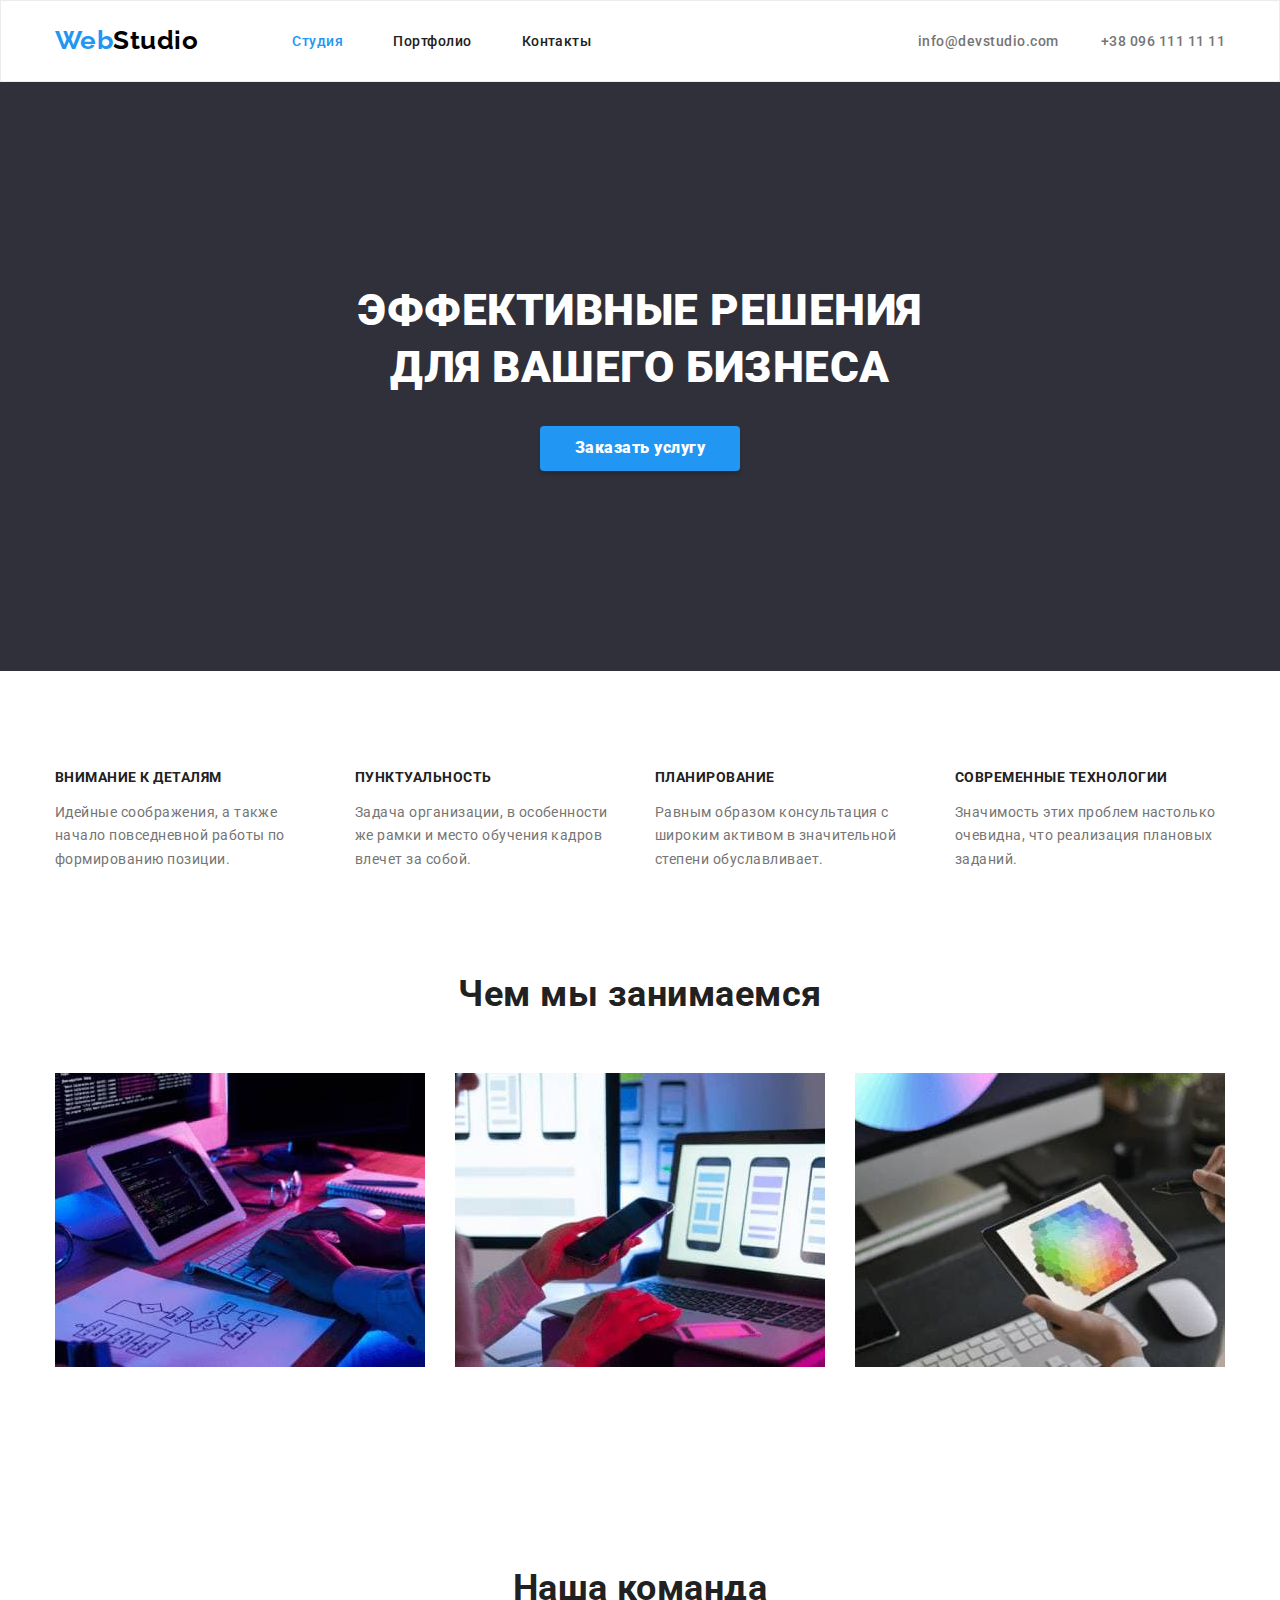
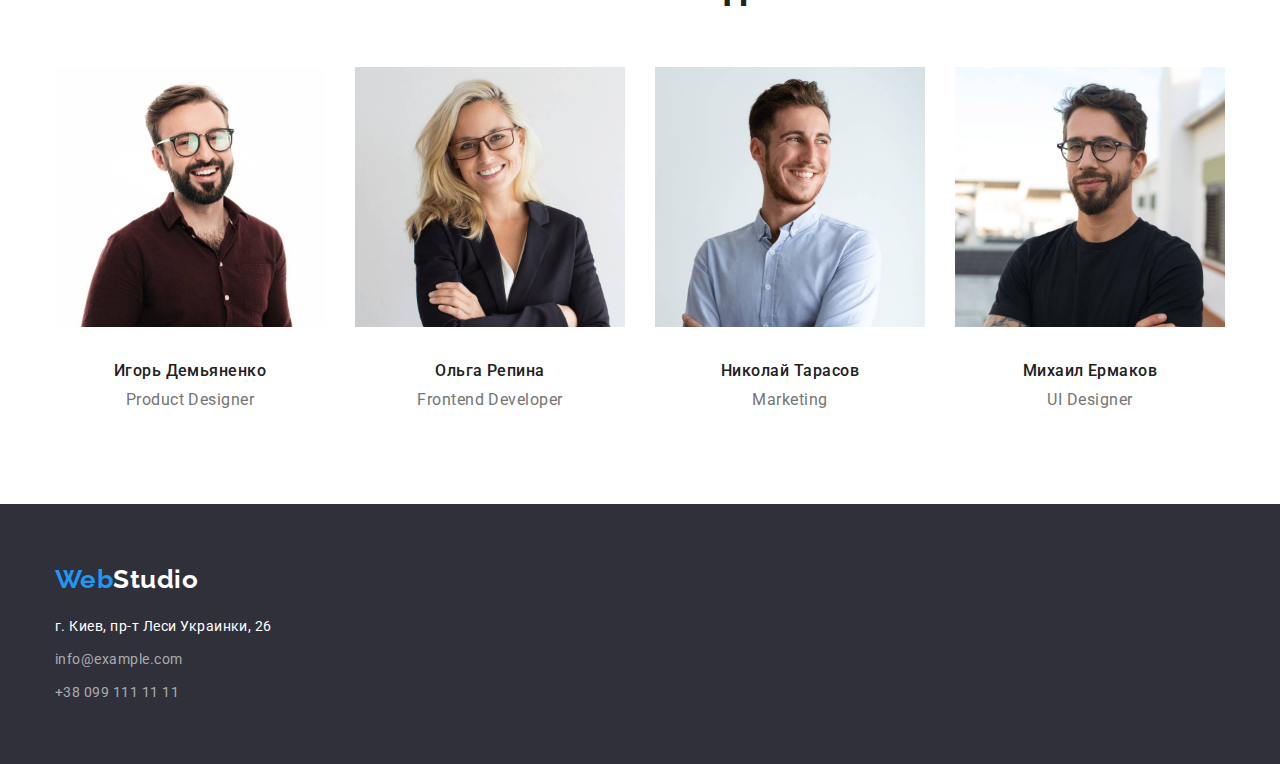
==== index.html @ c77e0ebb "Загружена база" ====
<!DOCTYPE html>
<html lang="ru">

<head>
    <meta charset="UTF-8">
    <meta name="viewport" content="width=device-width, initial-scale=1.0">
    <link rel="preconnect" href="https://fonts.gstatic.com">
    <link rel="preconnect" href="https://fonts.gstatic.com">
    <link
        href="https://fonts.googleapis.com/css2?family=Raleway:wght@700&family=Roboto:wght@400;500;700;900&display=swap"
        rel="stylesheet">
    <link rel="stylesheet" href="./CSS/normalize.css">
    <link rel="stylesheet" href="./CSS/style.css">
    <title>Web Studio (Version 2.1)</title>
</head>

<body>
    <header class="header">
        <div class="container header-logo">
            <nav class="header-nav">
                <!-- логотип сайта -->
                <a class="logo" href="./index.html"><span class="web-logo">Web</span><span
                        class="studio-logo">Studio</span></a>
                <ul class="nav-list">
                    <li><a class="nav-li std" href="./index.html">Студия</a></li>
                    <li><a class="nav-li" href="./Portfolio.html">Портфолио</a></li>
                    <li><a class="nav-li" href="#">Контакты</a></li>
                </ul>
            </nav>
            <ul class="communication-list">
                <li><a class="communication" href="mailto:info@devstudio.com">info@devstudio.com</a></li>
                <li><a class="communication" href="tel:+380961111111">+38 096 111 11 11</a></li>
            </ul>
        </div>
    </header>
    <main>
        <section class="hero">
                <h1 class="main-sections-text">Эффективные решения</br>для вашего бизнеса</h1>
                <a class="main-button btn" href="#">Заказать услугу</a>
        </section>
        <!-- <h2>качества</h2> -->
        <section class="apps">
            <div class="container">
                <ul class="apps-list">
                    <li class="apps-li"> 
                        <b class="apps-title">Внимание к деталям</b>
                        <div class="qualities">Идейные соображения, а также начало повседневной работы по формированию
                            позиции.</div>
                    </li>
                    <li class="apps-li">
                        <b class="apps-title">Пунктуальность</b>
                        <div class="qualities">Задача организации, в особенности же рамки и место обучения кадров влечет
                            за
                            собой.</div>
                    </li>
                    <li class="apps-li">
                        <b class="apps-title">Планирование</b>
                        <div class="qualities">Равным образом консультация с широким активом в значительной степени
                            обуславливает.</div>
                    </li>
                    <li class="apps-li">
                        <b class="apps-title">Современные технологии</b>
                        <div class="qualities">Значимость этих проблем настолько очевидна, что реализация плановых
                            заданий.</div>
                    </li>
                </ul>
            </div>
        </section>
        <!-- Чем мы занимаемся -->
        <section class="section">
            <div class="container">
                <h2 class="are-we-doing">Чем мы занимаемся</h2>
                <ul class="we-doing-list">
                    <li><img src="./images/img1.jpg" alt="рабочий стол" width="370"> </li>
                    <li><img src="./images/img2.jpg" alt="телефон с ноутбуком" width="370"></li>
                    <li><img src="./images/img3.jpg" alt="планшет" width="370"></li>
                </ul>
            </div>
        </section>
        <section class="section">
            <div class="container">
                <h2 class="team-title">Наша команда</h2>
                <ul class="team-list">
                    <li class="cards">
                        <img class="cards-img" src="./images/igor.d.jpg" alt="Игорь Демьяненко" width="270">
                        <h3 class="name-person">Игорь Демьяненко</h3>
                        <p class="person-poition">Product Designer</p>
                    </li>
                    <li class="cards">
                        <img class="cards-img" src="./images/olga.r.jpg" alt="Ольга Репина" width="270">
                        <h3 class="name-person">Ольга Репина</h3>
                        <p class="person-poition">Frontend Developer</p>
                    </li>
                    <li class="cards">
                        <img class="cards-img" src="./images/nikolay.t.jpg" alt="Николай Тарасов" width="270">
                        <h3 class="name-person">Николай Тарасов</h3>
                        <p class="person-poition">Marketing</p>
                    </li>

                    <li class="cards">
                        <img class="cards-img" src="./images/misha.e.jpg" alt="Михаил Ермаков" width="270">
                        <h3 class="name-person">Михаил Ермаков</h3>
                        <p class="person-poition">UI Designer</p>
                    </li>
                </ul>
            </div>
        </section>
    </main>
    <footer class="footer">
        <!-- Логотип сайта футер -->
        <div class="container">
            <a class="logo-footer" href="./index.html"><span class="web-logo">Web</span><span
                    class="studio-logo-footer">Studio</span></a>
            <address class="address">
                <a class="addresses" href="#" target="_blank">г. Киев, пр-т Леси Украинки, 26</a>
                <a class="communication-footer f-email" href="info@example.com">info@example.com</a>
                <a class="communication-footer f-tel" href="tel:+380991111111">+38 099 111 11 11</a>
            </address>
        </div>
    </footer>
</body>

</html>
---- CSS/style.css ----
:root {
  --primary-text-color: #000000;
  --nav-color: #212121;
  --decoration-color: #2196f3;
  --color-white: #ffffff;
  --primary-text-color: #757575;
  --footer-address-color-op60: rgba(255, 255, 255, 0.6);
  --bg-color: #2f303a;
  --border-color: #ececec;
  --btn-bg-color: #f5f4fa;
}

.container.logo,
.header-nav,
.nav-list,
.communication-list {
  display: flex;
}

p,
h1,
h2,
h3,
h4 {
  margin: 0;
}

body {
  text-decoration: none;
  font-family: roboto, sans-serif;
  letter-spacing: 0.03em;
}

a {
  text-decoration: none;
  background-color: transparent;
}

ul {
  list-style: none;
}

address {
  font-style: normal;
}

ul {
  list-style: none;
}

.nav-li.std,
.nav-li.prf,
.nav-li.cnt {
  color: var(--decoration-color);
}

.container {
  width: 1200px;
  padding-left: 15px;
  padding-right: 15px;
  margin: 0 auto;
}

.btn {
  display: flex;
  justify-content: center;
  align-items: center;
  width: 200px;
  height: 45px;
  font-weight: 500;
  font-size: 16px;
  line-height: 1.25;
  text-decoration: none;
  color: var(--color-white);
  background-color: var(--decoration-color);
  box-shadow: 0px 4px 4px rgba(0, 0, 0, 0.15);
  border-radius: 4px;
}

.section {
  padding-top: 94px;
  padding-bottom: 94px;
}

.header {
  border: 1px solid var(--border-color);
}

.header-logo {
  display: flex;
  justify-content: space-between;
}

.logo {
  display: flex;
  align-items: center;
  padding: 24px 94px 25px 0;
}

.web-logo {
  color: #2196f3;
  font-family: Raleway;
  font-size: 26px;
  line-height: 1.19;
  font-weight: 700;
}

.studio-logo {
  color: #000000;
  font-family: Raleway;
  font-size: 26px;
  line-height: 1.19;
  font-weight: 700;
}

.nav-list {
  display: flex;
  justify-content: space-between;
  align-items: center;
  margin: 0;
  padding: 0;
}

.nav-li {
  color: var(--nav-color);
  font-weight: 500;
  font-size: 14px;
  line-height: 1.14;
  margin-right: 50px;
}

.communication-list {
  display: flex;
  width: 307px;
  align-items: center;
  justify-content: space-between;
  margin: 0;
  padding: 0;
}

.communication {
  color: var(--primary-text-color);
  font-weight: 500;
  font-size: 14px;
  line-height: 1.14;
}

/* Primary page */

.nav-li:hover,
.nav-li:focus,
.communication:hover,
.communication:focus {
  color: var(--decoration-color);
}

.hero {
  background-color: #2f303a;
  padding: 200px 0;
  text-align: center;
}

.main-sections-text {
  color: #ffffff;
  text-transform: uppercase;
  font-weight: 900;
  font-size: 44px;
  line-height: 1.3;
  margin: 0;
  margin-bottom: 30px;
}

.main-button {
  font-weight: 900;
  line-height: 1.8;
  margin: 0 auto;
}

.apps {
  padding-top: 94px;
}

.apps-list {
  display: flex;
  justify-content: space-between;
  margin: 0;
  padding: 0;
}

.apps-li {
  width: 270px;
}

.apps-title {
  color: var(--nav-color);
  display: flex;
  text-transform: uppercase;
  margin-bottom: 10px;
  font-weight: 700;
  font-size: 14px;
  line-height: 1.8;
}

.qualities {
  color: var(--primary-text-color);
  font-size: 14px;
  line-height: 1.7;
}

.are-we-doing {
  color: var(--nav-color);
  display: flex;
  font-weight: 700;
  font-size: 36px;
  line-height: 1.6;
  justify-content: center;
  margin: 0;
  margin-bottom: 50px;
  padding: 0;
}

.we-doing-list {
  display: flex;
  justify-content: space-between;
  margin: 0 auto;
  padding: 0;
}

.team-title {
  display: flex;
  color: var(--nav-color);
  font-weight: 700;
  font-size: 36px;
  line-height: 1.6;
  justify-content: center;
  margin: 0;
  margin-bottom: 50px;
}

.team-list {
  display: flex;
  justify-content: space-between;
  padding: 0;
  margin: 0;
}

.cards {
  text-align: center;
}

.cards-img {
  margin-bottom: 30px;
}

.name-person {
  color: var(--nav-color);
  font-weight: 500;
  font-size: 16px;
  line-height: 1.18;
  margin-bottom: 10px;
}

.person-poition {
  color: var(--primary-text-color);
  font-size: 16px;
  line-height: 1.18;
}

footer {
  background-color: var(--bg-color);
  padding: 60px 0;
  margin: 0;
}

.footer .studio-logo-footer {
  color: var(--color-white);
  font-size: 26px;
  line-height: 1.19;
  font-weight: 700;
}

.logo-footer {
  display: flex;
  margin-bottom: 20px;
}

.studio-logo-footer {
  color: var(--color-white);
  font-family: Raleway;
  font-size: 26px;
  line-height: 1.19;
  font-weight: 700;
}

.communication-footer {
  color: var(--footer-address-color-op60);
  font-size: 14px;
  line-height: 24px;
}

.address {
  display: flex;
  flex-direction: column;
  align-content: space-between;
}

.addresses {
  color: var(--color-white);
  font-size: 14px;
  line-height: 1.7;
}

.f-email {
  margin: 9px 0;
}

/* Portfolio */

.filtress {
  display: flex;
  justify-content: space-between;
  margin: 0 auto;
  padding: 0;
  padding-bottom: 16px;
  width: 611px;
}

.filtress-button {
  color: var(--nav-color);
  background-color: var(--btn-bg-color);
  font-family: inherit;
  display: flex;
  border: none;
  font-weight: 500;
  font-size: 16px;
  line-height: 1.6;
  padding: 6px 22px;
  border-radius: 4px;
  justify-content: space-between;
}

.filtress-button:focus,
.filtress-button:hover {
  color: var(--color-white);
  background-color: var(--decoration-color);
  box-shadow: 0px 2px 2px rgba(0, 0, 0, 0.15);
}

.cont-card {
  margin: 0;
  margin-top: 34px;
  padding: 0;
}

.prtf-card-set {
  display: flex;
  flex-wrap: wrap;
  padding: 0;
  margin: 0;
  margin-top: -30px;
  margin-left: -30px;
}

.prtf-item {
  flex-basis: calc(100% / 3 - 30px);
  margin: 30px 0 0 30px;
}

.cont-appoint {
  padding: 20px 24px;
  border: 1px solid var(--border-color);
}

.appoint {
  color: var(--nav-color);
  font-weight: 700;
  font-size: 18px;
  line-height: 2;
  margin: 0;
}

.appoint-resurses {
  color: var(--primary-text-color);
  font-size: 16px;
  line-height: 1.8;
  margin: 0;
}
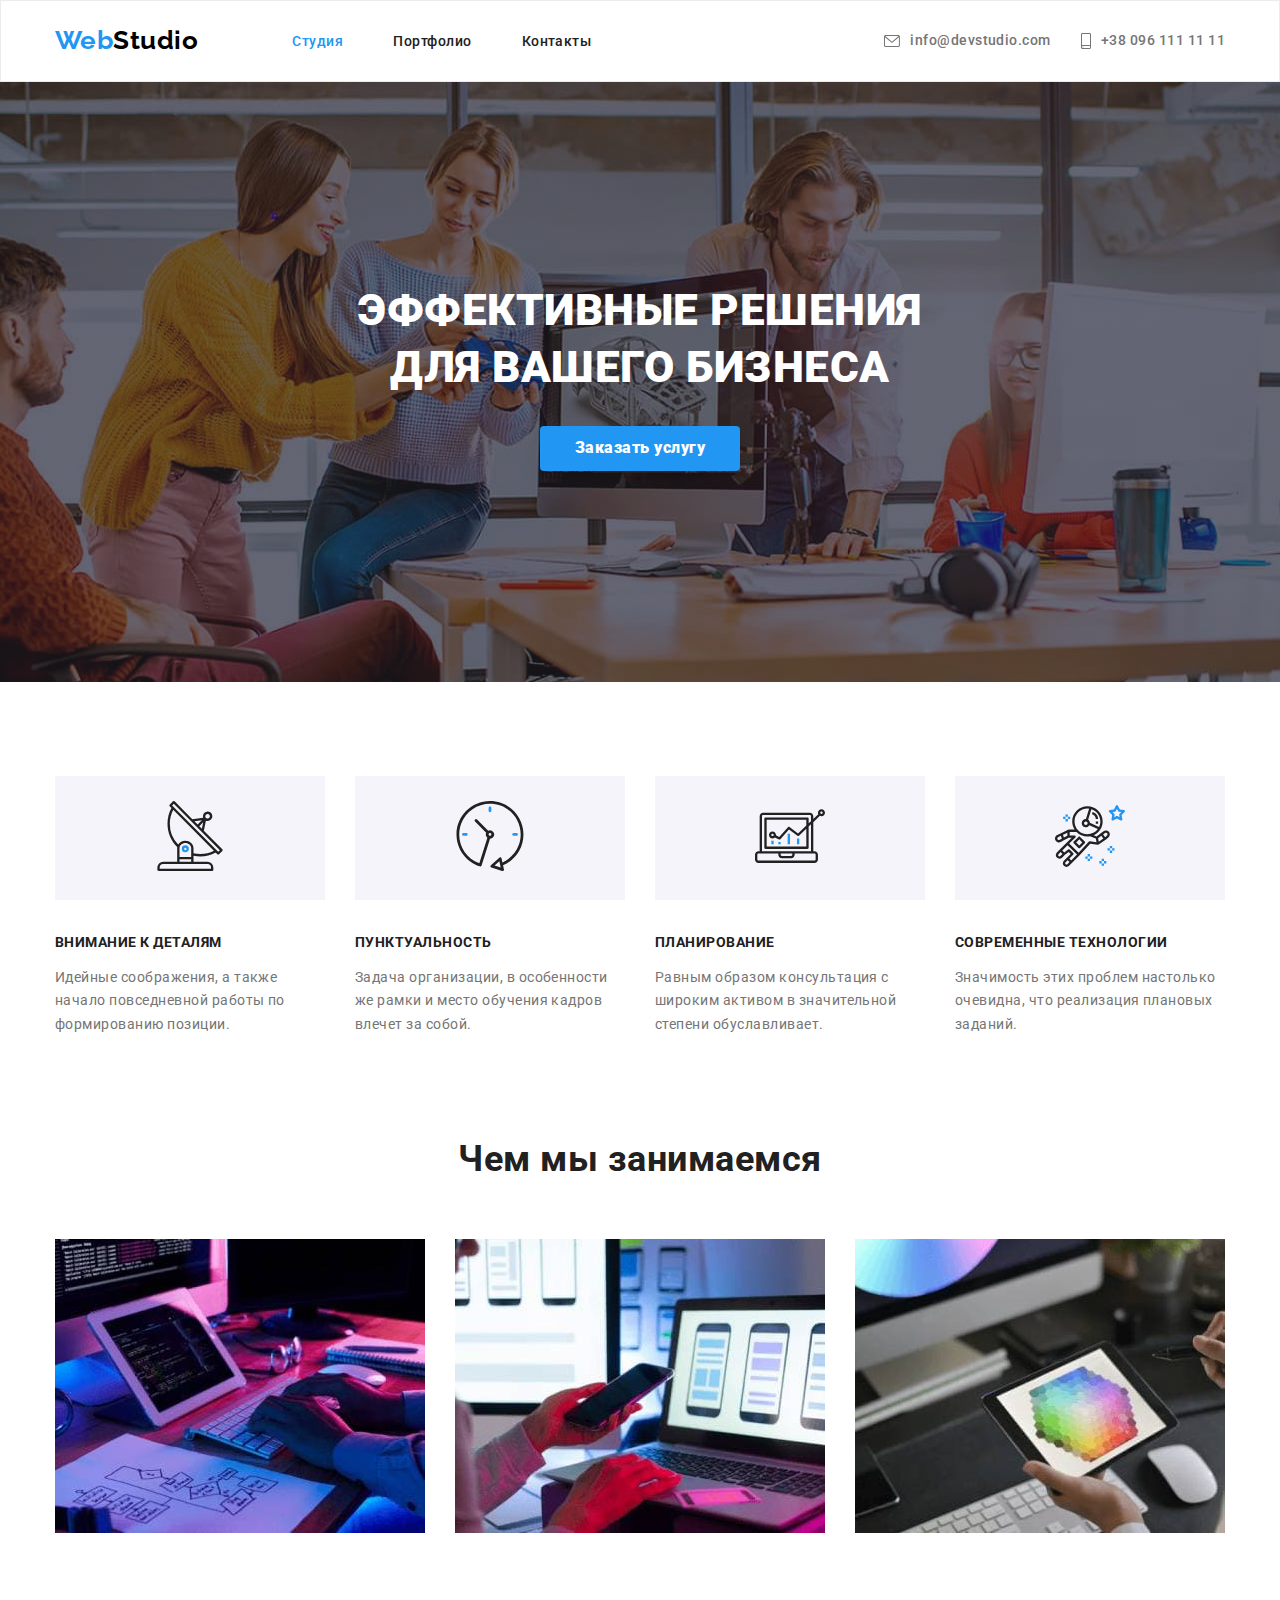
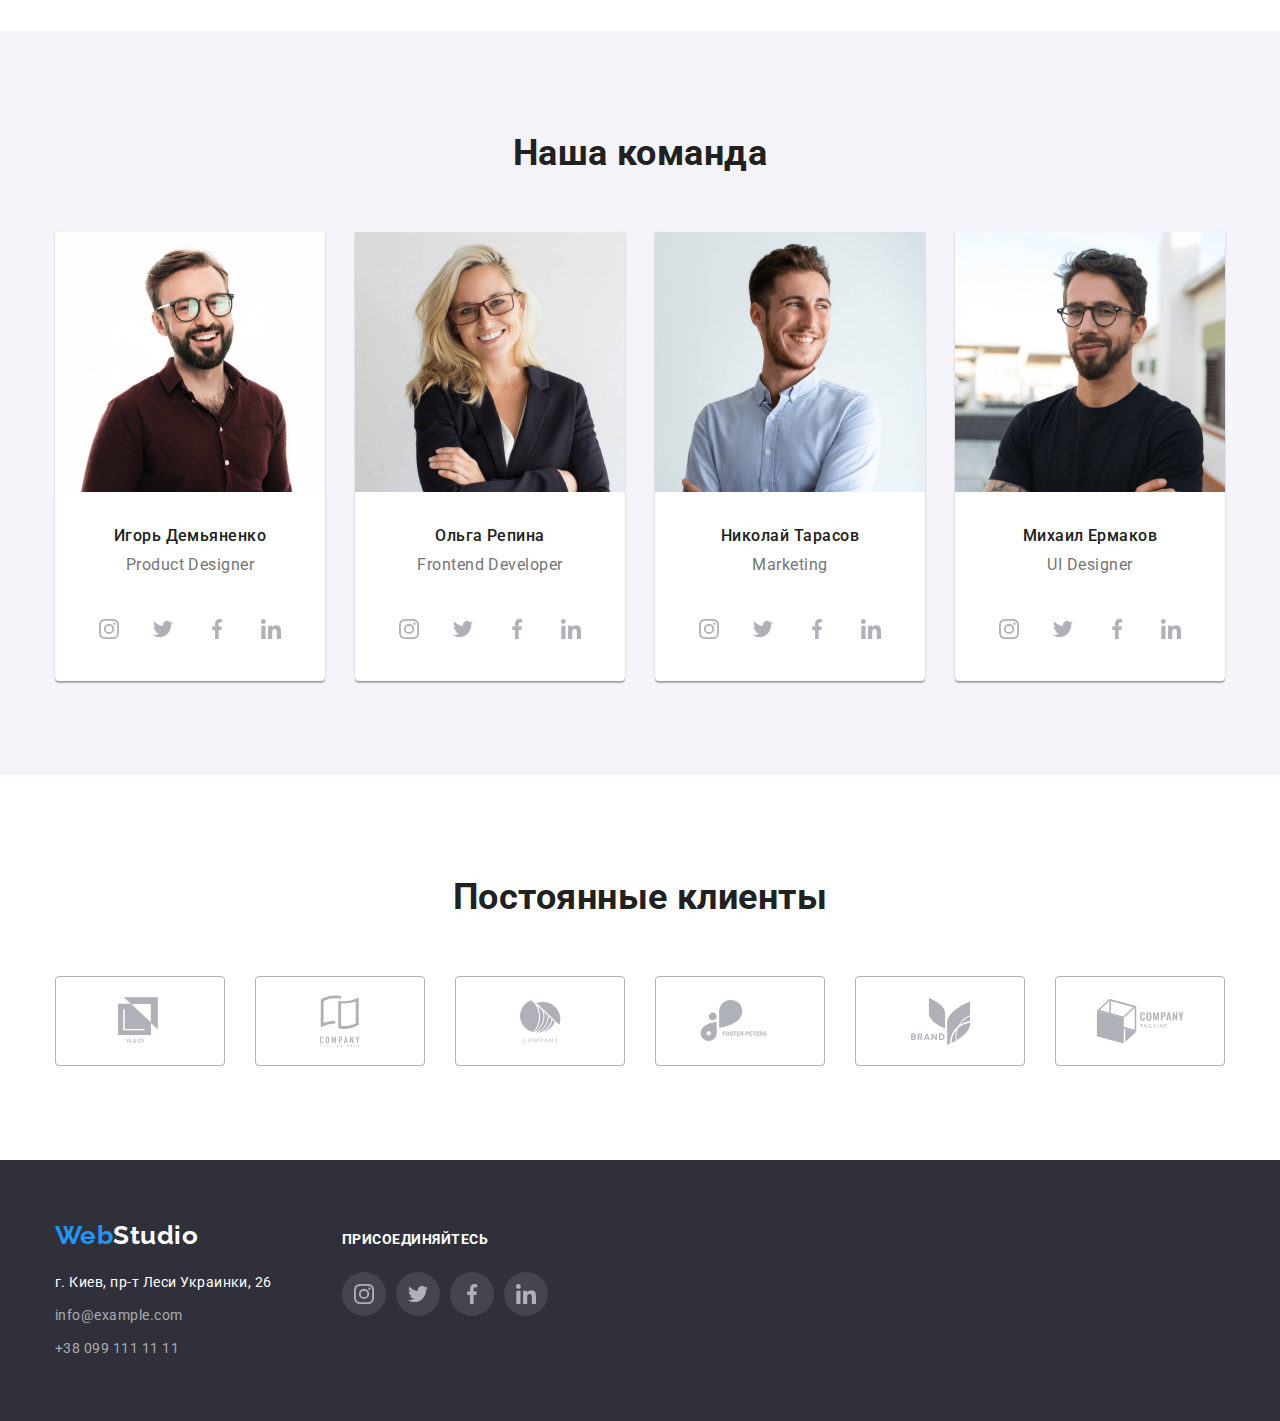
==== commit fda3f186: "Добавил иконки и bg" ====
--- a/index.html
+++ b/index.html
@@ -28,37 +28,56 @@
                 </ul>
             </nav>
             <ul class="communication-list">
-                <li><a class="communication" href="mailto:info@devstudio.com">info@devstudio.com</a></li>
-                <li><a class="communication" href="tel:+380961111111">+38 096 111 11 11</a></li>
+                <li><a class="communication" href="mailto:info@devstudio.com">
+                        <svg class="tool" width="16" height="12">
+                            <use href="./images/symbol-defs.svg#convert"></use>
+                        </svg>info@devstudio.com</a></li>
+                <li><a class="communication" href="tel:+380961111111">
+                        <svg class="tool" width="10" height="16">
+                            <use href="./images/symbol-defs.svg#smartphone"></use>
+                        </svg> +38 096 111 11 11</a></li>
             </ul>
         </div>
     </header>
     <main>
         <section class="hero">
-                <h1 class="main-sections-text">Эффективные решения</br>для вашего бизнеса</h1>
-                <a class="main-button btn" href="#">Заказать услугу</a>
+            <h1 class="main-sections-text">Эффективные решения</br>для вашего бизнеса</h1>
+            <a class="main-button btn" href="#">Заказать услугу</a>
+
         </section>
         <!-- <h2>качества</h2> -->
         <section class="apps">
             <div class="container">
                 <ul class="apps-list">
-                    <li class="apps-li"> 
+                    <li class="apps-li">
+                        <div class="apps-icon-cont"><svg class="apps-icon">
+                                <use href="./images/symbol-defs.svg#antenna"></use>
+                            </svg></div>
                         <b class="apps-title">Внимание к деталям</b>
                         <div class="qualities">Идейные соображения, а также начало повседневной работы по формированию
                             позиции.</div>
                     </li>
                     <li class="apps-li">
+                        <div class="apps-icon-cont"><svg class="apps-icon">
+                                <use href="./images/symbol-defs.svg#clock"></use>
+                            </svg></div>
                         <b class="apps-title">Пунктуальность</b>
                         <div class="qualities">Задача организации, в особенности же рамки и место обучения кадров влечет
                             за
                             собой.</div>
                     </li>
                     <li class="apps-li">
+                        <div class="apps-icon-cont"><svg class="apps-icon">
+                                <use href="./images/symbol-defs.svg#diagram"></use>
+                            </svg></div>
                         <b class="apps-title">Планирование</b>
                         <div class="qualities">Равным образом консультация с широким активом в значительной степени
                             обуславливает.</div>
                     </li>
                     <li class="apps-li">
+                        <div class="apps-icon-cont"><svg class="apps-icon">
+                                <use href="./images/symbol-defs.svg#astronaut"></use>
+                            </svg></div>
                         <b class="apps-title">Современные технологии</b>
                         <div class="qualities">Значимость этих проблем настолько очевидна, что реализация плановых
                             заданий.</div>
@@ -77,7 +96,7 @@
                 </ul>
             </div>
         </section>
-        <section class="section">
+        <section class="section team-section">
             <div class="container">
                 <h2 class="team-title">Наша команда</h2>
                 <ul class="team-list">
@@ -85,37 +104,137 @@
                         <img class="cards-img" src="./images/igor.d.jpg" alt="Игорь Демьяненко" width="270">
                         <h3 class="name-person">Игорь Демьяненко</h3>
                         <p class="person-poition">Product Designer</p>
+                        <ul class="socials">
+                            <li><a class="soc-site" href="#"><svg class="soc-icon">
+                                        <use href="./images/symbol-defs.svg#instagram"></use>
+                                    </svg></a></li>
+                            <li><a class="soc-site" href="#"><svg class="soc-icon">
+                                        <use href="./images/symbol-defs.svg#twitter"></use>
+                                    </svg></a></li>
+                            <li><a class="soc-site" href="#"><svg class="soc-icon">
+                                        <use href="./images/symbol-defs.svg#facebook"></use>
+                                    </svg></a></li>
+                            <li><a class="soc-site" href="#"><svg class="soc-icon">
+                                        <use href="./images/symbol-defs.svg#linkedin"></use>
+                                    </svg></a></li>
+                        </ul>
                     </li>
                     <li class="cards">
                         <img class="cards-img" src="./images/olga.r.jpg" alt="Ольга Репина" width="270">
                         <h3 class="name-person">Ольга Репина</h3>
                         <p class="person-poition">Frontend Developer</p>
+                        <ul class="socials">
+                            <li><a class="soc-site" href="#"><svg class="soc-icon">
+                                        <use href="./images/symbol-defs.svg#instagram"></use>
+                                    </svg></a></li>
+                            <li><a class="soc-site" href="#"><svg class="soc-icon">
+                                        <use href="./images/symbol-defs.svg#twitter"></use>
+                                    </svg></a></li>
+                            <li><a class="soc-site" href="#"><svg class="soc-icon">
+                                        <use href="./images/symbol-defs.svg#facebook"></use>
+                                    </svg></a></li>
+                            <li><a class="soc-site" href="#"><svg class="soc-icon">
+                                        <use href="./images/symbol-defs.svg#linkedin"></use>
+                                    </svg></a></li>
+                        </ul>
                     </li>
                     <li class="cards">
                         <img class="cards-img" src="./images/nikolay.t.jpg" alt="Николай Тарасов" width="270">
                         <h3 class="name-person">Николай Тарасов</h3>
                         <p class="person-poition">Marketing</p>
+                        <ul class="socials">
+                            <li><a class="soc-site" href="#"><svg class="soc-icon">
+                                        <use href="./images/symbol-defs.svg#instagram"></use>
+                                    </svg></a></li>
+                            <li><a class="soc-site" href="#"><svg class="soc-icon">
+                                        <use href="./images/symbol-defs.svg#twitter"></use>
+                                    </svg></a></li>
+                            <li><a class="soc-site" href="#"><svg class="soc-icon">
+                                        <use href="./images/symbol-defs.svg#facebook"></use>
+                                    </svg></a></li>
+                            <li><a class="soc-site" href="#"><svg class="soc-icon">
+                                        <use href="./images/symbol-defs.svg#linkedin"></use>
+                                    </svg></a></li>
+                        </ul>
                     </li>
 
                     <li class="cards">
                         <img class="cards-img" src="./images/misha.e.jpg" alt="Михаил Ермаков" width="270">
                         <h3 class="name-person">Михаил Ермаков</h3>
                         <p class="person-poition">UI Designer</p>
-                    </li>
+                        <ul class="socials">
+                            <li><a class="soc-site" href="#"><svg class="soc-icon">
+                                        <use href="./images/symbol-defs.svg#instagram"></use>
+                                    </svg></a></li>
+                            <li><a class="soc-site" href="#"><svg class="soc-icon">
+                                        <use href="./images/symbol-defs.svg#twitter"></use>
+                                    </svg></a></li>
+                            <li><a class="soc-site" href="#"><svg class="soc-icon">
+                                        <use href="./images/symbol-defs.svg#facebook"></use>
+                                    </svg></a></li>
+                            <li><a class="soc-site" href="#"><svg class="soc-icon">
+                                        <use href="./images/symbol-defs.svg#linkedin"></use>
+                                    </svg></a></li>
+                        </ul>
+                    </li>
+                </ul>
+            </div>
+        </section>
+        <section class="section">
+            <div class="container">
+                <h2 class="team-title">Постоянные клиенты</h2>
+                <ul class="clients">
+                    <li><a class="client" href="#"><svg class="clients-icon" width="44" height="49">
+                                <use href="./images/symbol-defs.svg#logo-client1"></use>
+                            </svg></a></li>
+                    <li><a class="client" href="#"><svg class="clients-icon" width="40" height="52">
+                                <use href="./images/symbol-defs.svg#logo-client2"></use>
+                            </svg></a></li>
+                    <li><a class="client" href="#"><svg class="clients-icon" width="41" height="43">
+                                <use href="./images/symbol-defs.svg#logo-client3"></use>
+                            </svg></a></li>
+                    <li><a class="client" href="#"><svg class="clients-icon" width="80" height="42">
+                                <use href="./images/symbol-defs.svg#logo-client4"></use>
+                            </svg></a></li>
+                    <li><a class="client" href="#"><svg class="clients-icon" width="59" height="47">
+                                <use href="./images/symbol-defs.svg#logo-client5"></use>
+                            </svg></a></li>
+                    <li><a class="client" href="#"><svg class="clients-icon" width="89" height="45">
+                                <use href="./images/symbol-defs.svg#logo-client6"></use>
+                            </svg></a></li>
                 </ul>
             </div>
         </section>
     </main>
     <footer class="footer">
         <!-- Логотип сайта футер -->
-        <div class="container">
-            <a class="logo-footer" href="./index.html"><span class="web-logo">Web</span><span
-                    class="studio-logo-footer">Studio</span></a>
-            <address class="address">
-                <a class="addresses" href="#" target="_blank">г. Киев, пр-т Леси Украинки, 26</a>
-                <a class="communication-footer f-email" href="info@example.com">info@example.com</a>
-                <a class="communication-footer f-tel" href="tel:+380991111111">+38 099 111 11 11</a>
-            </address>
+        <div class="container footer-all">
+            <div class="footer-cont">
+                <a class="logo-footer" href="./index.html"><span class="web-logo">Web</span><span
+                        class="studio-logo-footer">Studio</span></a>
+                <address class="address">
+                    <a class="addresses" href="#" target="_blank">г. Киев, пр-т Леси Украинки, 26</a>
+                    <a class="communication-footer f-email" href="info@example.com">info@example.com</a>
+                    <a class="communication-footer f-tel" href="tel:+380991111111">+38 099 111 11 11</a>
+                </address>
+            </div>
+            <div class="join">
+                <h2 class="join-text">Присоединяйтесь</h2>
+                <ul class="socials-join">
+                    <li><a class="soc-site-join" href="#"><svg class="soc-icon-join">
+                                <use href="./images/symbol-defs.svg#instagram"></use>
+                            </svg></a></li>
+                    <li><a class="soc-site-join" href="#"><svg class="soc-icon-join">
+                                <use href="./images/symbol-defs.svg#twitter"></use>
+                            </svg></a></li>
+                    <li><a class="soc-site-join" href="#"><svg class="soc-icon-join">
+                                <use href="./images/symbol-defs.svg#facebook"></use>
+                            </svg></a></li>
+                    <li><a class="soc-site-join" href="#"><svg class="soc-icon-join">
+                                <use href="./images/symbol-defs.svg#linkedin"></use>
+                            </svg></a></li>
+                </ul>
+            </div>
         </div>
     </footer>
 </body>
--- a/CSS/style.css
+++ b/CSS/style.css
@@ -1,13 +1,16 @@
 :root {
-  --primary-text-color: #000000;
+  --black-text-color: #000000;
   --nav-color: #212121;
   --decoration-color: #2196f3;
   --color-white: #ffffff;
   --primary-text-color: #757575;
+  --hero-gradient: rgba(47, 48, 58, 0.4);
   --footer-address-color-op60: rgba(255, 255, 255, 0.6);
+  --join-icon-bg-op10: rgba(255, 255, 255, 0.1);
   --bg-color: #2f303a;
   --border-color: #ececec;
   --btn-bg-color: #f5f4fa;
+  --social-color: #afb1b8;
 }
 
 .container.logo,
@@ -42,10 +45,6 @@
 
 address {
   font-style: normal;
-}
-
-ul {
-  list-style: none;
 }
 
 .nav-li.std,
@@ -130,8 +129,6 @@
 }
 
 .communication-list {
-  display: flex;
-  width: 307px;
   align-items: center;
   justify-content: space-between;
   margin: 0;
@@ -139,10 +136,18 @@
 }
 
 .communication {
+  display: flex;
+  align-items: center;
   color: var(--primary-text-color);
   font-weight: 500;
   font-size: 14px;
   line-height: 1.14;
+  margin-left: 30px;
+}
+
+.tool {
+  fill: currentColor;
+  margin-right: 10px;
 }
 
 /* Primary page */
@@ -155,9 +160,22 @@
 }
 
 .hero {
-  background-color: #2f303a;
   padding: 200px 0;
   text-align: center;
+  background-image: linear-gradient(
+      to right,
+      var(--hero-gradient),
+      var(--hero-gradient)
+    ),
+    url(../images/bg.jpg);
+  background-color: #2f303a;
+  background-repeat: no-repeat;
+  background-position: center;
+  background-size: cover;
+  margin-right: auto;
+  margin-left: auto;
+  max-width: 1600px;
+  min-height: 600px;
 }
 
 .main-sections-text {
@@ -188,7 +206,20 @@
 }
 
 .apps-li {
-  width: 270px;
+  max-width: 270px;
+}
+
+.apps-icon {
+  width: 100%;
+  height: 70px;
+  border-radius: 4px;
+}
+
+.apps-icon-cont {
+  padding: 25px 100px;
+  margin-bottom: 30px;
+  background-color: var(--btn-bg-color);
+  fill: var(--nav-color);
 }
 
 .apps-title {
@@ -244,8 +275,16 @@
   margin: 0;
 }
 
+.team-section {
+  background-color: var(--btn-bg-color);
+}
+
 .cards {
   text-align: center;
+  box-shadow: 0px 1px 3px rgba(0, 0, 0, 0.12), 0px 1px 1px rgba(0, 0, 0, 0.14),
+    0px 2px 1px rgba(0, 0, 0, 0.2);
+  border-radius: 0px 0px 4px 4px;
+  background-color: var(--color-white);
 }
 
 .cards-img {
@@ -264,12 +303,79 @@
   color: var(--primary-text-color);
   font-size: 16px;
   line-height: 1.18;
-}
-
-footer {
+  margin-bottom: 16px;
+}
+
+.socials {
+  display: flex;
+  justify-content: space-between;
+  padding: 16px 32px 30px;
+}
+
+.soc-site {
+  display: flex;
+  justify-content: center;
+  align-items: center;
+  color: var(--social-color);
+  width: 44px;
+  height: 44px;
+  border-radius: 50%;
+}
+
+.soc-icon {
+  width: 20px;
+  height: 20px;
+  fill: currentColor;
+}
+
+.soc-site:hover,
+.soc-site:focus {
+  color: var(--color-white);
+  background-color: var(--decoration-color);
+}
+
+.clients {
+  color: var(--decoration-color);
+  margin: 0;
+  padding: 0;
+  display: flex;
+  justify-content: space-between;
+}
+
+.client {
+  color: var(--social-color);
+  display: flex;
+  justify-content: center;
+  align-items: center;
+  width: 170px;
+  height: 90px;
+  border: 1px solid;
+  border-radius: 4px;
+}
+
+.clients-icon {
+  fill: currentColor;
+}
+
+.client:hover,
+.client:focus {
+  color: var(--decoration-color);
+}
+
+.footer {
   background-color: var(--bg-color);
   padding: 60px 0;
   margin: 0;
+}
+
+.footer-all {
+  display: flex;
+  align-items: baseline;
+}
+
+.footer-cont {
+  margin: 0;
+  padding: 0;
 }
 
 .footer .studio-logo-footer {
@@ -295,7 +401,7 @@
 .communication-footer {
   color: var(--footer-address-color-op60);
   font-size: 14px;
-  line-height: 24px;
+  line-height: 1.7;
 }
 
 .address {
@@ -312,6 +418,54 @@
 
 .f-email {
   margin: 9px 0;
+}
+
+.join {
+  align-items: center;
+  width: 206px;
+  height: 80px;
+  margin-left: 70px;
+}
+
+.join-text {
+  font-weight: 700;
+  font-size: 14px;
+  line-height: 1.7;
+  text-transform: uppercase;
+  color: var(--color-white);
+  margin-bottom: 20px;
+}
+
+.socials-join {
+  display: flex;
+  justify-content: space-between;
+  margin: 0;
+  padding: 0;
+}
+
+.soc-site-join {
+  display: flex;
+  justify-content: center;
+  align-items: center;
+  color: var(--social-color);
+  background-color: var(--join-icon-bg-op10);
+  width: 44px;
+  height: 44px;
+  border-radius: 50%;
+  margin: 0;
+  padding: 0;
+}
+
+.soc-icon-join {
+  width: 20px;
+  height: 20px;
+  fill: currentColor;
+}
+
+.soc-site-join:hover,
+.soc-site-join:focus {
+  color: var(--color-white);
+  background-color: var(--decoration-color);
 }
 
 /* Portfolio */
